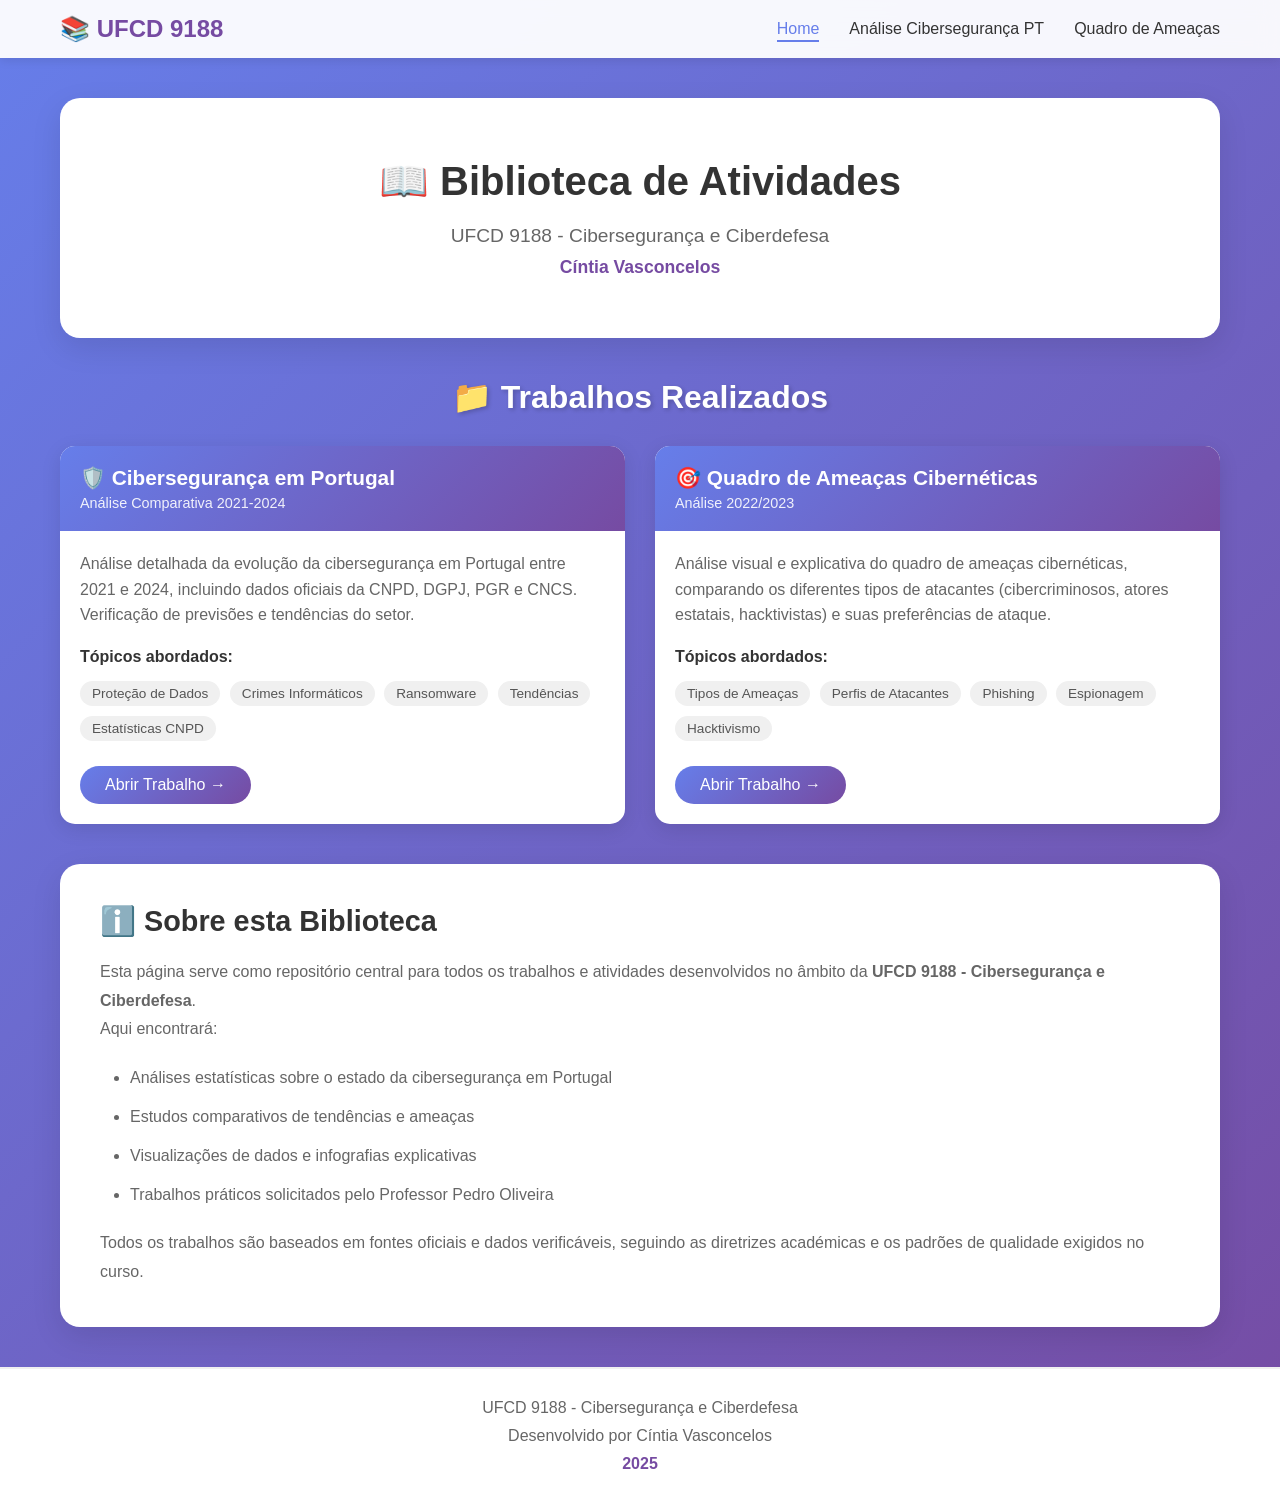
==== index.html @ 98b0cf38 "add mais um trabalho e homepage" ====
<!DOCTYPE html>
<html lang="pt">
<head>
    <meta charset="UTF-8">
    <meta name="viewport" content="width=device-width, initial-scale=1.0">
    <title>Biblioteca de Atividades - UFCD 9188</title>
  <link rel="stylesheet" href="css/index.css" />
   
</head>
<body>
    <!-- Navbar -->
    <nav class="navbar">
        <div class="nav-container">
            <div class="nav-brand">📚 UFCD 9188</div>
            <ul class="nav-menu">
                <li><a href="#" class="nav-link active">Home</a></li>
                <li><a href="08_09_2025.html" class="nav-link">Análise Cibersegurança PT</a></li>
                <li><a href="10_09_2025.html" class="nav-link">Quadro de Ameaças</a></li>
            </ul>
        </div>
    </nav>

    <!-- Main Content -->
    <div class="main-container">
        <!-- Hero Section -->
        <div class="hero-section">
            <h1 class="hero-title">📖 Biblioteca de Atividades</h1>
            <p class="hero-subtitle">UFCD 9188 - Cibersegurança e Ciberdefesa</p>
            <p class="student-name">Cíntia Vasconcelos</p>
        </div>

        <!-- Activities Section -->
        <section class="activities-section">
            <h2 class="section-title">📁 Trabalhos Realizados</h2>
            
            <div class="activities-grid">
                <!-- Trabalho 1 -->
                <div class="activity-card">
                    <div class="card-header">
                        <h3 class="card-title">🛡️ Cibersegurança em Portugal</h3>
                        <p class="card-date">Análise Comparativa 2021-2024</p>
                    </div>
                    <div class="card-body">
                        <p class="card-description">
                            Análise detalhada da evolução da cibersegurança em Portugal entre 2021 e 2024, 
                            incluindo dados oficiais da CNPD, DGPJ, PGR e CNCS. Verificação de previsões 
                            e tendências do setor.
                        </p>
                        <div class="card-topics">
                            <p class="topic-label">Tópicos abordados:</p>
                            <span class="topic-tag">Proteção de Dados</span>
                            <span class="topic-tag">Crimes Informáticos</span>
                            <span class="topic-tag">Ransomware</span>
                            <span class="topic-tag">Tendências</span>
                            <span class="topic-tag">Estatísticas CNPD</span>
                        </div>
                        <a href="ciberseguranca_portugal_2021_2024.html" class="card-link">
                            Abrir Trabalho →
                        </a>
                    </div>
                </div>

                <!-- Trabalho 2 -->
                <div class="activity-card">
                    <div class="card-header">
                        <h3 class="card-title">🎯 Quadro de Ameaças Cibernéticas</h3>
                        <p class="card-date">Análise 2022/2023</p>
                    </div>
                    <div class="card-body">
                        <p class="card-description">
                            Análise visual e explicativa do quadro de ameaças cibernéticas, comparando 
                            os diferentes tipos de atacantes (cibercriminosos, atores estatais, hacktivistas) 
                            e suas preferências de ataque.
                        </p>
                        <div class="card-topics">
                            <p class="topic-label">Tópicos abordados:</p>
                            <span class="topic-tag">Tipos de Ameaças</span>
                            <span class="topic-tag">Perfis de Atacantes</span>
                            <span class="topic-tag">Phishing</span>
                            <span class="topic-tag">Espionagem</span>
                            <span class="topic-tag">Hacktivismo</span>
                        </div>
                        <a href="quadro_ameacas_2022_2023.html" class="card-link">
                            Abrir Trabalho →
                        </a>
                    </div>
                </div>
            </div>
        </section>

        <!-- Info Section -->
        <div class="info-section">
            <h2 class="info-title">ℹ️ Sobre esta Biblioteca</h2>
            <div class="info-content">
                <p>
                    Esta página serve como repositório central para todos os trabalhos e atividades 
                    desenvolvidos no âmbito da <strong>UFCD 9188 - Cibersegurança e Ciberdefesa</strong>.
                </p>
                <p>
                    Aqui encontrará:
                </p>
                <ul>
                    <li>Análises estatísticas sobre o estado da cibersegurança em Portugal</li>
                    <li>Estudos comparativos de tendências e ameaças</li>
                    <li>Visualizações de dados e infografias explicativas</li>
                    <li>Trabalhos práticos solicitados pelo Professor Pedro Oliveira</li>
                </ul>
                <p>
                    Todos os trabalhos são baseados em fontes oficiais e dados verificáveis, 
                    seguindo as diretrizes académicas e os padrões de qualidade exigidos no curso.
                </p>
            </div>
        </div>
    </div>

    <!-- Footer -->
    <footer class="footer">
        <div class="footer-content">
            <p class="footer-text">UFCD 9188 - Cibersegurança e Ciberdefesa</p>
            <p class="footer-text">Desenvolvido por Cíntia Vasconcelos</p>
            <p class="footer-year">2025</p>
        </div>
    </footer>
</body>
</html>
---- css/index.css ----
* {
            margin: 0;
            padding: 0;
            box-sizing: border-box;
        }

        body {
            font-family: 'Segoe UI', Tahoma, Geneva, Verdana, sans-serif;
            background: linear-gradient(135deg, #667eea 0%, #764ba2 100%);
            min-height: 100vh;
            display: flex;
            flex-direction: column;
        }

        /* Navbar */
        .navbar {
            background: rgba(255, 255, 255, 0.95);
            backdrop-filter: blur(10px);
            box-shadow: 0 2px 10px rgba(0,0,0,0.1);
            position: sticky;
            top: 0;
            z-index: 1000;
        }

        .nav-container {
            max-width: 1200px;
            margin: 0 auto;
            padding: 15px 20px;
            display: flex;
            justify-content: space-between;
            align-items: center;
        }

        .nav-brand {
            font-size: 1.5rem;
            font-weight: bold;
            color: #764ba2;
        }

        .nav-menu {
            display: flex;
            list-style: none;
            gap: 30px;
        }

        .nav-link {
            text-decoration: none;
            color: #333;
            font-weight: 500;
            transition: color 0.3s;
            position: relative;
        }

        .nav-link:hover {
            color: #667eea;
        }

        .nav-link::after {
            content: '';
            position: absolute;
            bottom: -5px;
            left: 0;
            width: 0;
            height: 2px;
            background: #667eea;
            transition: width 0.3s;
        }

        .nav-link:hover::after,
        .nav-link.active::after {
            width: 100%;
        }

        .nav-link.active {
            color: #667eea;
        }

        /* Main Content */
        .main-container {
            flex: 1;
            max-width: 1200px;
            width: 100%;
            margin: 40px auto;
            padding: 0 20px;
        }

        .hero-section {
            background: white;
            border-radius: 20px;
            padding: 60px 40px;
            text-align: center;
            box-shadow: 0 10px 30px rgba(0,0,0,0.1);
            margin-bottom: 40px;
        }

        .hero-title {
            font-size: 2.5rem;
            color: #333;
            margin-bottom: 20px;
        }

        .hero-subtitle {
            font-size: 1.2rem;
            color: #666;
            margin-bottom: 10px;
        }

        .student-name {
            font-size: 1.1rem;
            color: #764ba2;
            font-weight: 600;
        }

        /* Activities Grid */
        .activities-section {
            margin-top: 40px;
        }

        .section-title {
            color: white;
            font-size: 2rem;
            text-align: center;
            margin-bottom: 30px;
            text-shadow: 2px 2px 4px rgba(0,0,0,0.2);
        }

        .activities-grid {
            display: grid;
            grid-template-columns: repeat(auto-fit, minmax(350px, 1fr));
            gap: 30px;
        }

        .activity-card {
            background: white;
            border-radius: 15px;
            overflow: hidden;
            box-shadow: 0 5px 20px rgba(0,0,0,0.1);
            transition: transform 0.3s, box-shadow 0.3s;
        }

        .activity-card:hover {
            transform: translateY(-5px);
            box-shadow: 0 10px 30px rgba(0,0,0,0.15);
        }

        .card-header {
            background: linear-gradient(135deg, #667eea 0%, #764ba2 100%);
            color: white;
            padding: 20px;
        }

        .card-title {
            font-size: 1.3rem;
            margin-bottom: 5px;
        }

        .card-date {
            font-size: 0.9rem;
            opacity: 0.9;
        }

        .card-body {
            padding: 20px;
        }

        .card-description {
            color: #666;
            line-height: 1.6;
            margin-bottom: 20px;
        }

        .card-topics {
            margin-bottom: 20px;
        }

        .topic-label {
            font-weight: 600;
            color: #333;
            margin-bottom: 10px;
        }

        .topic-tag {
            display: inline-block;
            background: #f0f0f0;
            color: #555;
            padding: 5px 12px;
            border-radius: 20px;
            font-size: 0.85rem;
            margin: 5px 5px 5px 0;
        }

        .card-link {
            display: inline-block;
            background: linear-gradient(135deg, #667eea 0%, #764ba2 100%);
            color: white;
            text-decoration: none;
            padding: 10px 25px;
            border-radius: 25px;
            font-weight: 500;
            transition: transform 0.3s;
        }

        .card-link:hover {
            transform: scale(1.05);
        }

        /* Info Section */
        .info-section {
            background: white;
            border-radius: 20px;
            padding: 40px;
            margin-top: 40px;
            box-shadow: 0 10px 30px rgba(0,0,0,0.1);
        }

        .info-title {
            color: #333;
            font-size: 1.8rem;
            margin-bottom: 20px;
        }

        .info-content {
            color: #666;
            line-height: 1.8;
        }

        .info-content ul {
            margin: 20px 0;
            padding-left: 30px;
        }

        .info-content li {
            margin: 10px 0;
        }

        /* Footer */
        .footer {
            background: white;
            margin-top: auto;
            padding: 30px 20px;
            text-align: center;
            border-top: 2px solid #f0f0f0;
        }

        .footer-content {
            max-width: 1200px;
            margin: 0 auto;
        }

        .footer-text {
            color: #666;
            margin-bottom: 10px;
        }

        .footer-year {
            color: #764ba2;
            font-weight: 600;
        }

        /* Responsive */
        @media (max-width: 768px) {
            .nav-menu {
                flex-direction: column;
                gap: 15px;
            }

            .hero-title {
                font-size: 2rem;
            }

            .activities-grid {
                grid-template-columns: 1fr;
            }

            .hero-section {
                padding: 40px 20px;
            }
        }
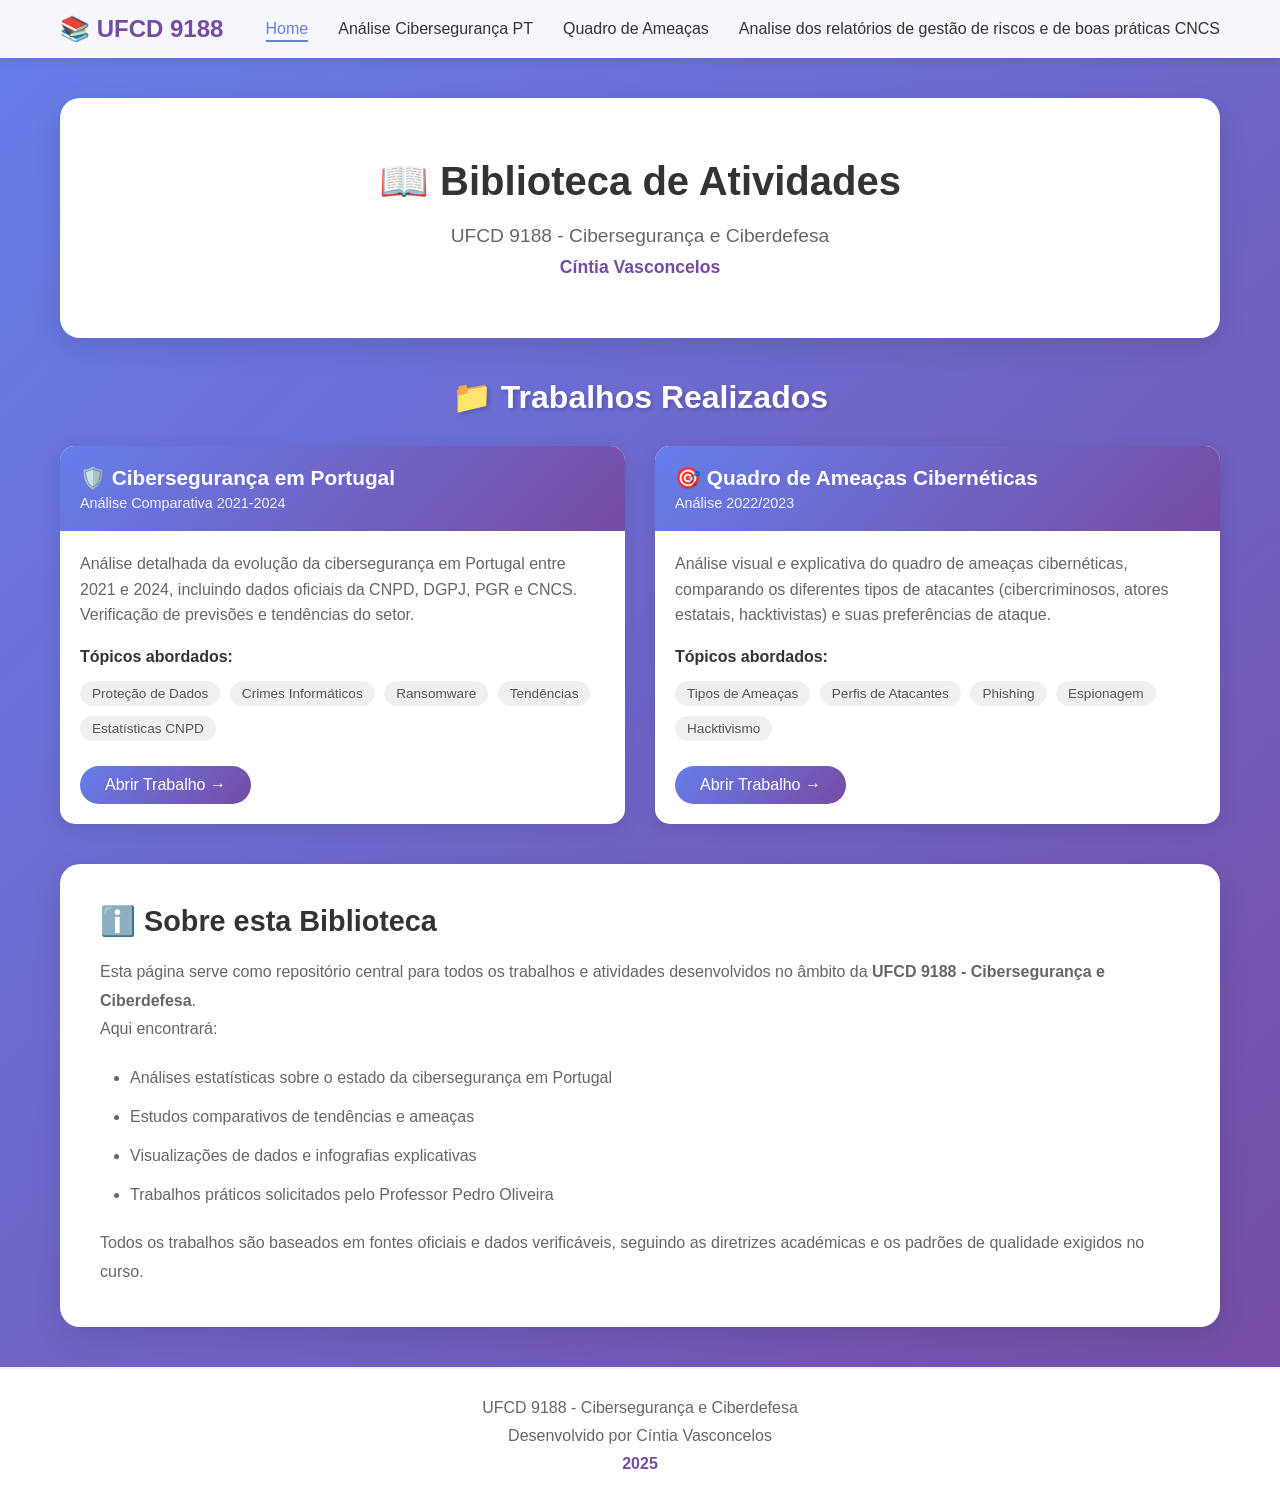
==== commit 58b216ec: "nova atividade12-09-2025" ====
--- a/index.html
+++ b/index.html
@@ -8,14 +8,14 @@
    
 </head>
 <body>
-    <!-- Navbar -->
     <nav class="navbar">
         <div class="nav-container">
             <div class="nav-brand">📚 UFCD 9188</div>
             <ul class="nav-menu">
-                <li><a href="#" class="nav-link active">Home</a></li>
+                <li><a href="index.html" class="nav-link active">Home</a></li>
                 <li><a href="08_09_2025.html" class="nav-link">Análise Cibersegurança PT</a></li>
                 <li><a href="10_09_2025.html" class="nav-link">Quadro de Ameaças</a></li>
+                <li><a href="12_09_2025.html" class="nav-link">Analise dos relatórios de gestão de riscos e de boas práticas CNCS</a></li>
             </ul>
         </div>
     </nav>
@@ -54,7 +54,7 @@
                             <span class="topic-tag">Tendências</span>
                             <span class="topic-tag">Estatísticas CNPD</span>
                         </div>
-                        <a href="ciberseguranca_portugal_2021_2024.html" class="card-link">
+                        <a href="08_09_2025.html" class="card-link">
                             Abrir Trabalho →
                         </a>
                     </div>
@@ -80,7 +80,7 @@
                             <span class="topic-tag">Espionagem</span>
                             <span class="topic-tag">Hacktivismo</span>
                         </div>
-                        <a href="quadro_ameacas_2022_2023.html" class="card-link">
+                        <a href="10_09_2025.html" class="card-link">
                             Abrir Trabalho →
                         </a>
                     </div>
